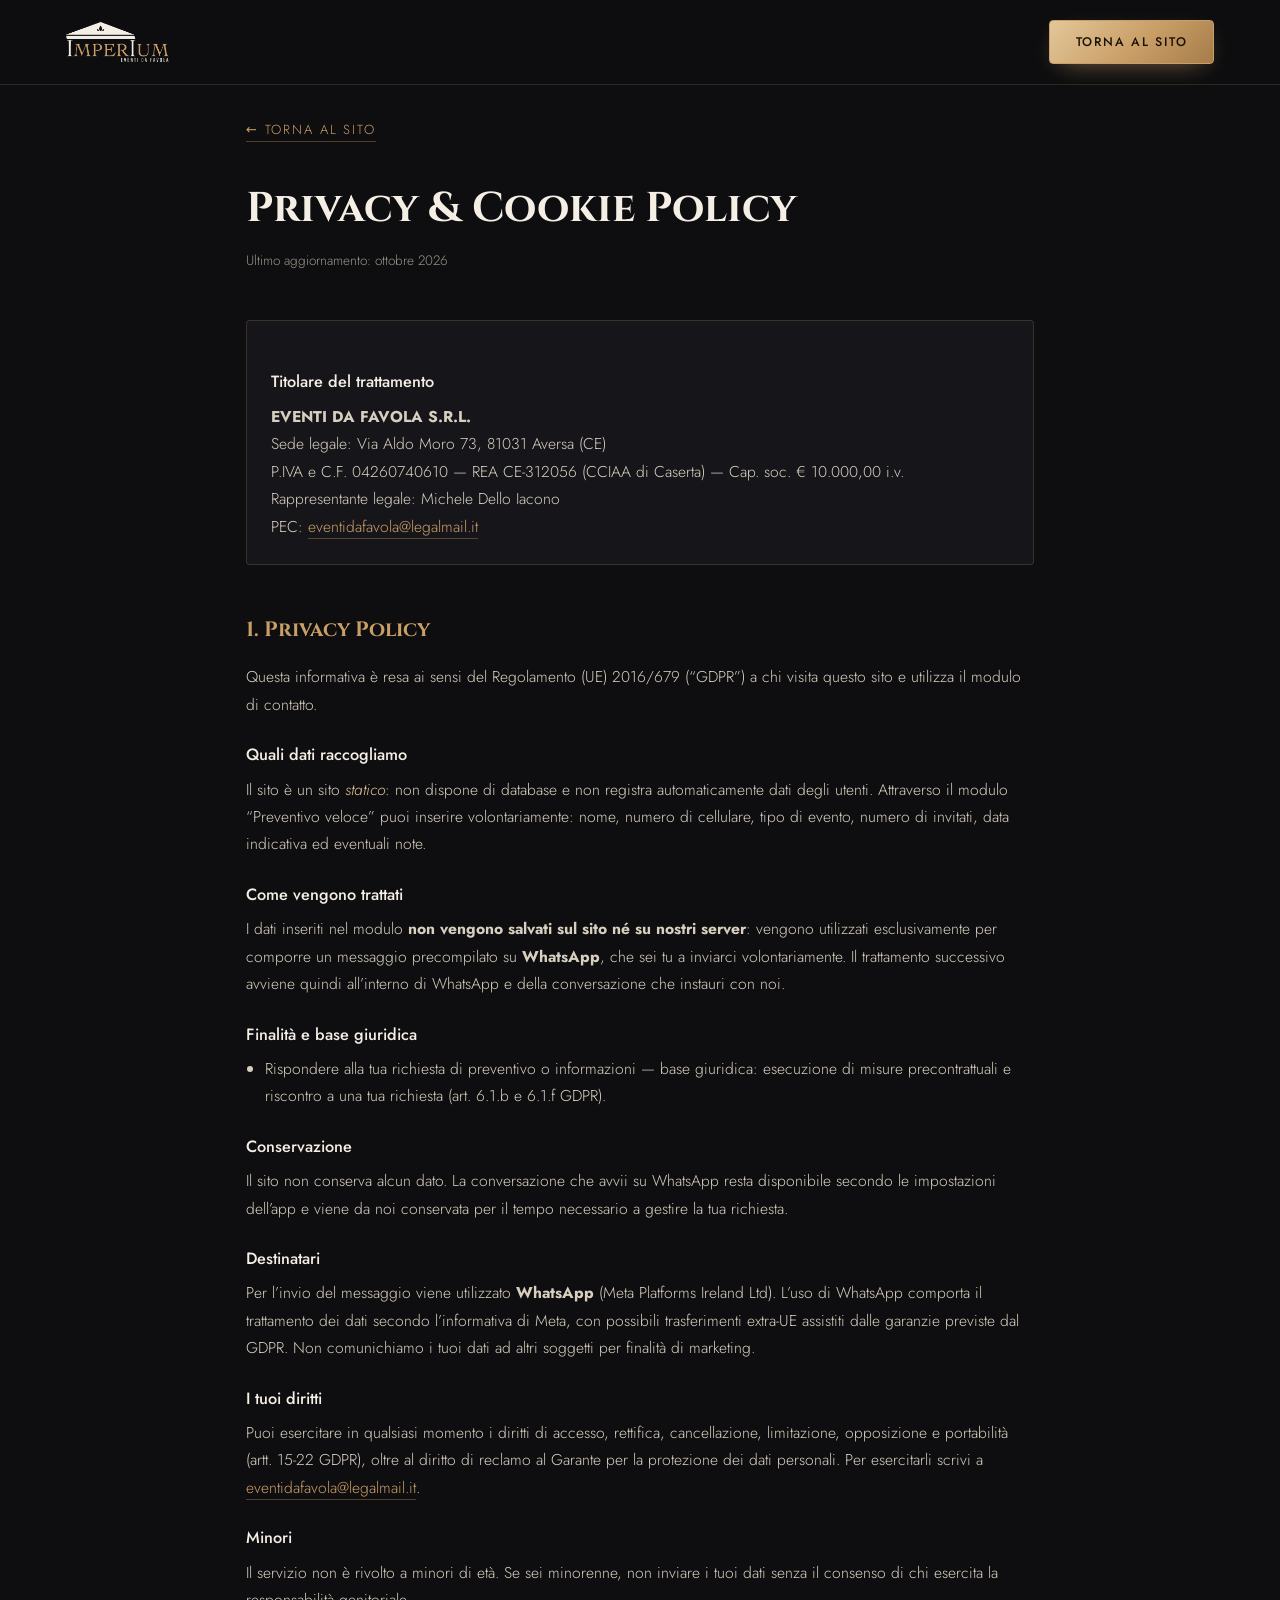
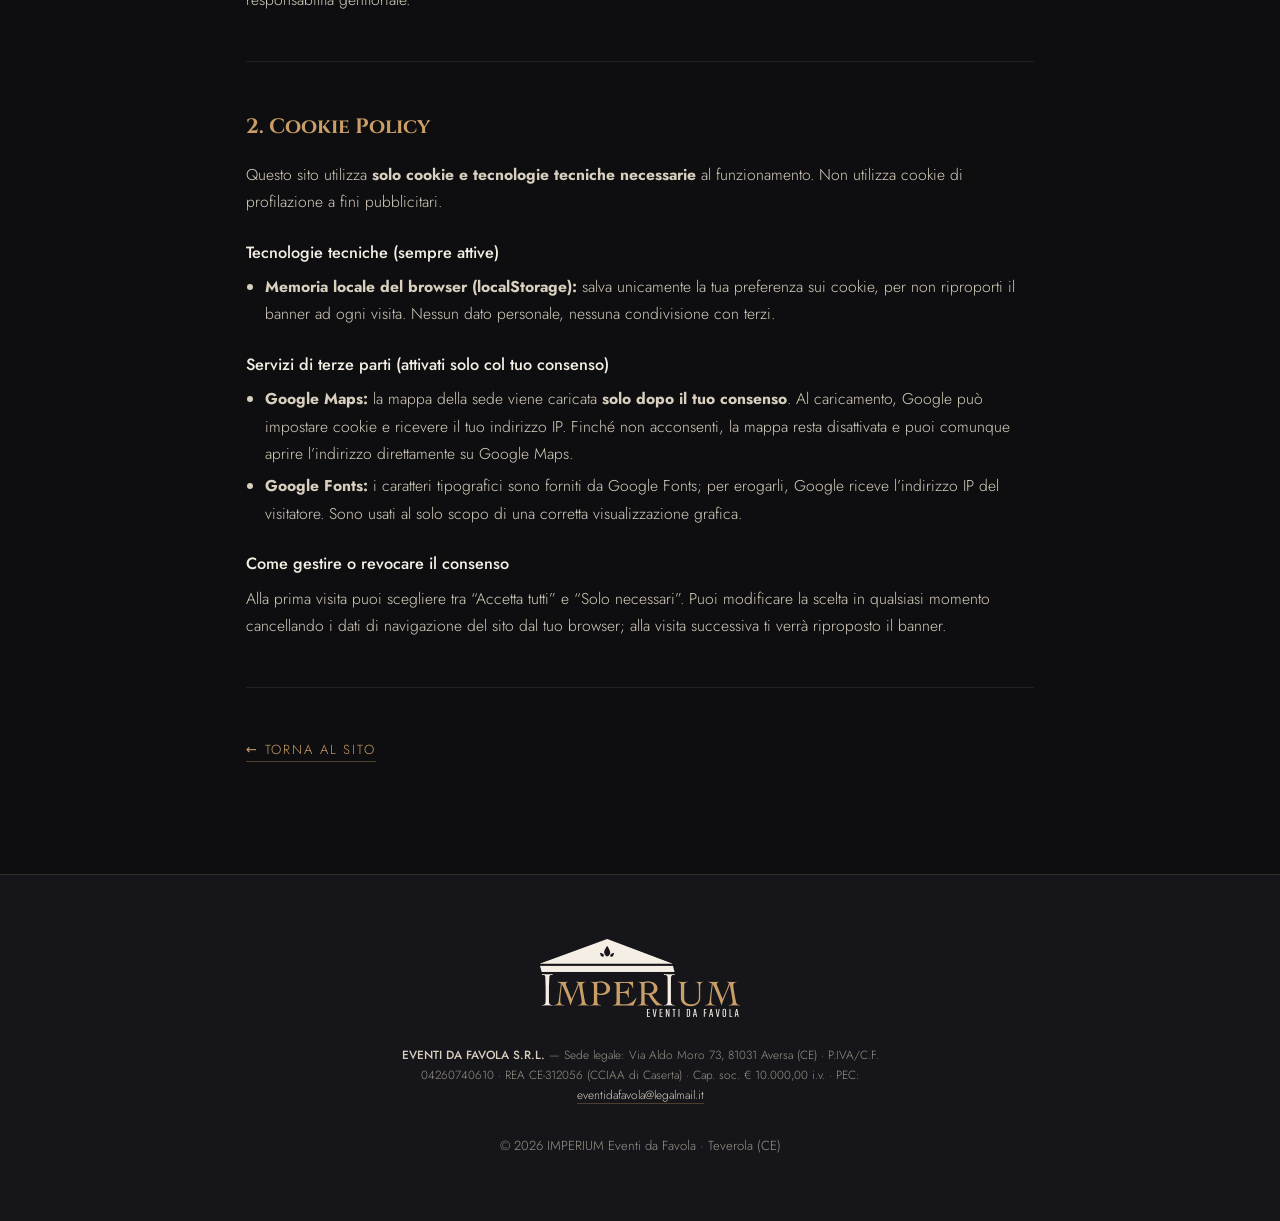
==== privacy.html @ 0f8b33ee "logo mobile, sfondo tagliato, orari 21:30, tel, slot eventi, gallerie" ====
<!DOCTYPE html>
<html lang="it">
<head>
<meta charset="UTF-8" />
<meta name="viewport" content="width=device-width, initial-scale=1.0" />
<title>Privacy &amp; Cookie Policy — IMPERIUM Eventi da Favola</title>
<meta name="description" content="Informativa privacy e cookie policy di IMPERIUM Eventi da Favola (EVENTI DA FAVOLA S.R.L.)." />
<meta name="robots" content="noindex, follow" />
<link rel="icon" type="image/png" href="assets/logo/favicon.png" />
<link rel="preconnect" href="https://fonts.googleapis.com" />
<link rel="preconnect" href="https://fonts.gstatic.com" crossorigin />
<link href="https://fonts.googleapis.com/css2?family=Cinzel:wght@500;600;700&family=Cormorant+Garamond:ital,wght@0,400;0,500;0,600;1,400&family=Jost:wght@300;400;500;600&display=swap" rel="stylesheet" />
<link rel="stylesheet" href="css/style.css" />
<style>
  .legal{max-width:820px;margin:0 auto;padding:calc(var(--nav-h) + 2rem) 16px 5rem}
  .legal .back{display:inline-flex;align-items:center;gap:.5em;color:var(--oro);font-size:.82rem;letter-spacing:.14em;text-transform:uppercase;margin-bottom:var(--s-4)}
  .legal .back:hover{color:var(--oro-chiaro)}
  .legal h1{font-family:var(--f-display);font-size:clamp(1.8rem,5vw,2.6rem);color:var(--crema);margin-bottom:.4rem}
  .legal .upd{color:var(--grigio);font-size:.85rem;margin-bottom:var(--s-5)}
  .legal h2{font-family:var(--f-display);font-size:1.3rem;color:var(--oro);margin:var(--s-5) 0 var(--s-2);scroll-margin-top:var(--nav-h)}
  .legal h3{font-family:var(--f-body);font-weight:500;color:var(--crema);margin:var(--s-3) 0 .4rem;font-size:1.02rem}
  .legal p,.legal li{color:var(--crema-2);line-height:1.75;font-size:.98rem}
  .legal ul{margin:.4rem 0 .4rem 1.2rem;list-style:disc}
  .legal li{margin:.3rem 0}
  .legal a{color:var(--oro);border-bottom:1px solid rgba(201,158,103,.35)}
  .legal a:hover{color:var(--oro-chiaro)}
  .legal .box{border:1px solid rgba(201,158,103,.2);border-radius:var(--radius);padding:var(--s-3);margin:var(--s-3) 0;background:var(--nero-2)}
  .legal hr{border:0;border-top:1px solid rgba(255,255,255,.08);margin:var(--s-5) 0}
</style>
</head>
<body>

<header class="nav nav--solid" id="nav">
  <div class="nav__inner">
    <a href="index.html" class="nav__brand" aria-label="IMPERIUM — home">
      <img src="assets/logo/imperium-logo-light-800.png" alt="IMPERIUM Eventi da Favola" class="nav__logo" width="160" height="62" />
    </a>
    <a href="index.html" class="btn btn--gold nav__cta" style="display:inline-flex">Torna al sito</a>
  </div>
</header>

<main class="legal">
  <a href="index.html" class="back">&larr; Torna al sito</a>
  <h1>Privacy &amp; Cookie Policy</h1>
  <p class="upd">Ultimo aggiornamento: ottobre 2026</p>

  <div class="box">
    <h3>Titolare del trattamento</h3>
    <p>
      <strong>EVENTI DA FAVOLA S.R.L.</strong><br />
      Sede legale: Via Aldo Moro 73, 81031 Aversa (CE)<br />
      P.IVA e C.F. 04260740610 — REA CE-312056 (CCIAA di Caserta) — Cap. soc. € 10.000,00 i.v.<br />
      Rappresentante legale: Michele Dello Iacono<br />
      PEC: <a href="mailto:eventidafavola@legalmail.it">eventidafavola@legalmail.it</a>
    </p>
  </div>

  <h2 id="privacy">1. Privacy Policy</h2>
  <p>Questa informativa è resa ai sensi del Regolamento (UE) 2016/679 (“GDPR”) a chi visita questo sito e utilizza il modulo di contatto.</p>

  <h3>Quali dati raccogliamo</h3>
  <p>Il sito è un sito <em>statico</em>: non dispone di database e non registra automaticamente dati degli utenti. Attraverso il modulo “Preventivo veloce” puoi inserire volontariamente: nome, numero di cellulare, tipo di evento, numero di invitati, data indicativa ed eventuali note.</p>

  <h3>Come vengono trattati</h3>
  <p>I dati inseriti nel modulo <strong>non vengono salvati sul sito né su nostri server</strong>: vengono utilizzati esclusivamente per comporre un messaggio precompilato su <strong>WhatsApp</strong>, che sei tu a inviarci volontariamente. Il trattamento successivo avviene quindi all’interno di WhatsApp e della conversazione che instauri con noi.</p>

  <h3>Finalità e base giuridica</h3>
  <ul>
    <li>Rispondere alla tua richiesta di preventivo o informazioni — base giuridica: esecuzione di misure precontrattuali e riscontro a una tua richiesta (art. 6.1.b e 6.1.f GDPR).</li>
  </ul>

  <h3>Conservazione</h3>
  <p>Il sito non conserva alcun dato. La conversazione che avvii su WhatsApp resta disponibile secondo le impostazioni dell’app e viene da noi conservata per il tempo necessario a gestire la tua richiesta.</p>

  <h3>Destinatari</h3>
  <p>Per l’invio del messaggio viene utilizzato <strong>WhatsApp</strong> (Meta Platforms Ireland Ltd). L’uso di WhatsApp comporta il trattamento dei dati secondo l’informativa di Meta, con possibili trasferimenti extra-UE assistiti dalle garanzie previste dal GDPR. Non comunichiamo i tuoi dati ad altri soggetti per finalità di marketing.</p>

  <h3>I tuoi diritti</h3>
  <p>Puoi esercitare in qualsiasi momento i diritti di accesso, rettifica, cancellazione, limitazione, opposizione e portabilità (artt. 15-22 GDPR), oltre al diritto di reclamo al Garante per la protezione dei dati personali. Per esercitarli scrivi a <a href="mailto:eventidafavola@legalmail.it">eventidafavola@legalmail.it</a>.</p>

  <h3>Minori</h3>
  <p>Il servizio non è rivolto a minori di età. Se sei minorenne, non inviare i tuoi dati senza il consenso di chi esercita la responsabilità genitoriale.</p>

  <hr />

  <h2 id="cookie">2. Cookie Policy</h2>
  <p>Questo sito utilizza <strong>solo cookie e tecnologie tecniche necessarie</strong> al funzionamento. Non utilizza cookie di profilazione a fini pubblicitari.</p>

  <h3>Tecnologie tecniche (sempre attive)</h3>
  <ul>
    <li><strong>Memoria locale del browser (localStorage):</strong> salva unicamente la tua preferenza sui cookie, per non riproporti il banner ad ogni visita. Nessun dato personale, nessuna condivisione con terzi.</li>
  </ul>

  <h3>Servizi di terze parti (attivati solo col tuo consenso)</h3>
  <ul>
    <li><strong>Google Maps:</strong> la mappa della sede viene caricata <strong>solo dopo il tuo consenso</strong>. Al caricamento, Google può impostare cookie e ricevere il tuo indirizzo IP. Finché non acconsenti, la mappa resta disattivata e puoi comunque aprire l’indirizzo direttamente su Google Maps.</li>
    <li><strong>Google Fonts:</strong> i caratteri tipografici sono forniti da Google Fonts; per erogarli, Google riceve l’indirizzo IP del visitatore. Sono usati al solo scopo di una corretta visualizzazione grafica.</li>
  </ul>

  <h3>Come gestire o revocare il consenso</h3>
  <p>Alla prima visita puoi scegliere tra “Accetta tutti” e “Solo necessari”. Puoi modificare la scelta in qualsiasi momento cancellando i dati di navigazione del sito dal tuo browser; alla visita successiva ti verrà riproposto il banner.</p>

  <hr />
  <a href="index.html" class="back">&larr; Torna al sito</a>
</main>

<footer class="footer">
  <div class="wrap footer__inner">
    <img src="assets/logo/imperium-logo-light-800.png" alt="IMPERIUM Eventi da Favola" class="footer__logo" width="180" height="70" />
    <p class="footer__legal">
      <strong>EVENTI DA FAVOLA S.R.L.</strong> — Sede legale: Via Aldo Moro 73, 81031 Aversa (CE) · P.IVA/C.F. 04260740610 · REA CE-312056 (CCIAA di Caserta) · Cap. soc. € 10.000,00 i.v. · PEC: <a href="mailto:eventidafavola@legalmail.it">eventidafavola@legalmail.it</a>
    </p>
    <p class="footer__credit">&copy; <span id="y"></span> IMPERIUM Eventi da Favola · Teverola (CE)</p>
  </div>
</footer>

<script>document.getElementById("y").textContent=new Date().getFullYear();</script>
</body>
</html>
---- css/style.css ----
/* =============================================================
   IMPERIUM — Eventi da Favola · stylesheet
   Palette: nero profondo + oro champagne. Mobile-first (390px).
   ============================================================= */

:root{
  /* colori */
  --nero:      #0E0E10;
  --nero-2:    #16161A;
  --nero-3:    #1E1E23;
  --oro:       #C99E67;   /* dal logo (201,158,103) */
  --oro-chiaro:#E3C79A;
  --oro-scuro: #A67C4A;
  --crema:     #F4EEE4;
  --crema-2:   #D8CFBF;
  --grigio:    #9A948A;
  --bianco:    #FFFFFF;
  --verde-wa:  #25D366;

  /* tipografia */
  --f-display: "Cinzel", "Times New Roman", serif;
  --f-serif:   "Cormorant Garamond", Georgia, serif;
  --f-body:    "Jost", system-ui, -apple-system, sans-serif;

  /* spazi (rem) */
  --s-1:.5rem; --s-2:1rem; --s-3:1.5rem; --s-4:2rem;
  --s-5:3rem;  --s-6:4rem; --s-7:6rem;   --s-8:8rem;

  --wrap: 1180px;
  --radius: 4px;
  --nav-h: 76px;
}

*{box-sizing:border-box;margin:0;padding:0}
html{scroll-behavior:smooth;scroll-padding-top:var(--nav-h)}
body{
  font-family:var(--f-body);
  background:var(--nero);
  color:var(--crema);
  line-height:1.65;
  font-weight:300;
  -webkit-font-smoothing:antialiased;
  overflow-x:hidden;
}
img,video{max-width:100%;display:block}
[hidden]{display:none!important}
a{color:inherit;text-decoration:none}
ul{list-style:none}
em{font-style:italic;color:var(--oro-chiaro)}

.wrap{width:100%;max-width:var(--wrap);margin-inline:auto;padding-inline:16px}

/* ---------- tipografia utility ---------- */
.h-serif{
  font-family:var(--f-display);
  font-weight:600;
  line-height:1.12;
  letter-spacing:.01em;
  font-size:clamp(1.9rem, 6vw, 3.1rem);
  color:var(--crema);
}
.kicker{
  font-family:var(--f-body);
  text-transform:uppercase;
  letter-spacing:.32em;
  font-size:.72rem;
  font-weight:500;
  color:var(--oro);
  margin-bottom:var(--s-2);
}
.section-sub{color:var(--crema-2);max-width:58ch;margin-top:var(--s-2);font-size:1.02rem}
.link-gold{
  display:inline-block;margin-top:var(--s-3);
  color:var(--oro);font-weight:500;letter-spacing:.05em;
  border-bottom:1px solid rgba(201,158,103,.4);padding-bottom:3px;
  transition:border-color .25s,color .25s;
}
.link-gold:hover{color:var(--oro-chiaro);border-color:var(--oro-chiaro)}

/* ---------- bottoni ---------- */
.btn{
  --h:52px;
  display:inline-flex;align-items:center;justify-content:center;gap:.6em;
  min-height:var(--h);padding:0 1.6rem;
  font-family:var(--f-body);font-weight:500;font-size:.92rem;
  letter-spacing:.14em;text-transform:uppercase;
  border:1px solid transparent;border-radius:var(--radius);
  cursor:pointer;transition:transform .2s, background .25s, color .25s, border-color .25s;
  text-align:center;
}
.btn:active{transform:translateY(1px)}
.btn--gold{
  background:linear-gradient(135deg,var(--oro-chiaro),var(--oro) 55%,var(--oro-scuro));
  color:#1a1206;border-color:var(--oro);
  box-shadow:0 8px 26px -12px rgba(201,158,103,.8);
}
.btn--gold:hover{filter:brightness(1.07)}
.btn--ghost{
  background:transparent;color:var(--crema);
  border-color:rgba(244,238,228,.45);
}
.btn--ghost:hover{border-color:var(--oro);color:var(--oro-chiaro)}
.btn--block{width:100%}

/* =================== NAV =================== */
.nav{
  position:fixed;inset:0 0 auto 0;z-index:60;height:var(--nav-h);
  display:flex;align-items:center;
  transition:background .35s, box-shadow .35s, backdrop-filter .35s;
}
.nav--solid{
  background:rgba(14,14,16,.92);
  backdrop-filter:blur(10px);
  box-shadow:0 1px 0 rgba(201,158,103,.18);
}
.nav__inner{
  width:100%;max-width:var(--wrap);margin-inline:auto;padding-inline:16px;
  display:flex;align-items:center;gap:var(--s-3);
}
.nav__logo{height:40px;width:auto}
.nav__brand{margin-right:auto}
.nav__links{display:none;gap:var(--s-4);margin-left:auto}
.nav__links a{
  font-size:.82rem;letter-spacing:.16em;text-transform:uppercase;
  color:var(--crema);opacity:.85;transition:color .2s,opacity .2s;
  position:relative;padding:4px 0;
}
.nav__links a:hover{color:var(--oro-chiaro);opacity:1}
.nav__cta{display:none;--h:44px;font-size:.78rem}
.nav__burger{
  display:inline-flex;flex-direction:column;gap:5px;justify-content:center;
  width:44px;height:44px;margin-left:auto;background:none;border:0;cursor:pointer;
}
.nav__burger span{height:2px;width:26px;background:var(--crema);transition:.3s;border-radius:2px}
.nav__burger[aria-expanded="true"] span:nth-child(1){transform:translateY(7px) rotate(45deg)}
.nav__burger[aria-expanded="true"] span:nth-child(2){opacity:0}
.nav__burger[aria-expanded="true"] span:nth-child(3){transform:translateY(-7px) rotate(-45deg)}

/* menu mobile a tendina */
.nav__drawer{
  position:fixed;inset:var(--nav-h) 0 auto 0;z-index:55;
  background:rgba(14,14,16,.98);backdrop-filter:blur(12px);
  border-bottom:1px solid rgba(201,158,103,.2);
  transform:translateY(-120%);transition:transform .4s cubic-bezier(.4,0,.2,1);
  padding:var(--s-2) 16px var(--s-4);
}
.nav__drawer.open{transform:translateY(0)}
.nav__drawer a{
  display:block;padding:14px 4px;font-family:var(--f-display);font-size:1.1rem;
  letter-spacing:.08em;border-bottom:1px solid rgba(255,255,255,.06);
}
.nav__drawer .btn{margin-top:var(--s-3)}

/* =================== HERO =================== */
.hero{position:relative;height:100svh;min-height:600px;display:flex;align-items:center;justify-content:center;overflow:hidden}
.hero__video{position:absolute;inset:0;width:100%;height:100%;object-fit:cover;z-index:0}
.hero__scrim{
  position:absolute;inset:0;z-index:1;
  /* velo leggero: scurisce solo quanto basta a leggere il testo,
     lasciando la ripresa ben visibile */
  background:
    radial-gradient(130% 90% at 50% 32%, rgba(14,14,16,.04), rgba(14,14,16,.34) 72%),
    linear-gradient(to bottom, rgba(14,14,16,.34), rgba(14,14,16,.12) 42%, rgba(14,14,16,.72));
}
.hero__content{position:relative;z-index:2;text-align:center;padding:0 20px;max-width:760px}
.hero__eyebrow{
  display:inline-flex;align-items:center;gap:.5em;
  font-size:.74rem;letter-spacing:.22em;text-transform:uppercase;color:var(--oro-chiaro);
  border:1px solid rgba(201,158,103,.4);border-radius:40px;padding:7px 16px;margin-bottom:var(--s-3);
  background:rgba(14,14,16,.3);
}
.hero__eyebrow::before{content:"";width:8px;height:8px;border-radius:50%;background:var(--grigio)}
.hero__eyebrow.aperto::before{background:#4ade80;box-shadow:0 0 10px #4ade80}
.hero__eyebrow.chiuso::before{background:#f87171}
.hero__logo{width:min(82vw,520px);height:auto;margin:0 auto var(--s-3);filter:drop-shadow(0 6px 30px rgba(0,0,0,.6))}
.hero__tag{
  font-family:var(--f-serif);font-size:clamp(1.2rem,4.4vw,1.7rem);
  color:var(--crema);font-weight:400;font-style:italic;max-width:30ch;margin:0 auto var(--s-2);
}
.hero__words{
  font-family:var(--f-display);font-size:.8rem;letter-spacing:.3em;text-transform:uppercase;
  color:var(--oro);margin-bottom:var(--s-4);
}
.hero__cta{display:flex;flex-direction:column;gap:12px;align-items:center}
.hero__cta .btn{width:min(92vw,320px)}
.hero__scroll{position:absolute;bottom:22px;left:50%;transform:translateX(-50%);z-index:2}
.hero__scroll span{display:block;width:22px;height:36px;border:2px solid rgba(244,238,228,.5);border-radius:14px;position:relative}
.hero__scroll span::after{content:"";position:absolute;top:7px;left:50%;transform:translateX(-50%);width:3px;height:7px;background:var(--oro);border-radius:2px;animation:scrolldot 1.6s infinite}
@keyframes scrolldot{0%{opacity:0;transform:translate(-50%,0)}40%{opacity:1}80%{opacity:0;transform:translate(-50%,10px)}}

/* =================== INTRO =================== */
.intro{padding:var(--s-7) 0;background:linear-gradient(to bottom,var(--nero),var(--nero-2))}
.intro__grid{display:grid;gap:var(--s-5)}
.intro__text p{color:var(--crema-2);margin-top:var(--s-2);max-width:54ch}
.intro__numeri{display:grid;grid-template-columns:repeat(2,1fr);gap:1px;background:rgba(201,158,103,.18);border:1px solid rgba(201,158,103,.18);border-radius:var(--radius);overflow:hidden}
.intro__numeri li{background:var(--nero);padding:var(--s-4) var(--s-2);text-align:center}
.intro__numeri .n{display:block;font-family:var(--f-display);font-size:2rem;color:var(--oro);line-height:1}
.intro__numeri .l{display:block;margin-top:8px;font-size:.78rem;letter-spacing:.14em;text-transform:uppercase;color:var(--crema-2)}

/* =================== SECTION HEAD =================== */
.section-head{padding-top:var(--s-7);text-align:left}
.section-head--light{}
.sale{padding-bottom:var(--s-7)}

/* =================== LE SALE =================== */
.sale__grid{display:grid;gap:var(--s-3);margin-top:var(--s-5)}
.sala-card{
  position:relative;border:1px solid rgba(201,158,103,.2);border-radius:var(--radius);
  overflow:hidden;background:var(--nero-2);transition:transform .25s, border-color .25s, box-shadow .25s;
}
.sala-card[role="button"]{cursor:pointer}
.sala-card[role="button"]:hover{transform:translateY(-4px);border-color:rgba(201,158,103,.5);box-shadow:0 20px 50px -30px rgba(0,0,0,.9)}
.sala-card[role="button"]:focus-visible{outline:2px solid var(--oro);outline-offset:3px}
.sala-card__zoom{
  position:absolute;top:12px;right:12px;z-index:3;width:38px;height:38px;border-radius:50%;
  display:grid;place-items:center;background:rgba(14,14,16,.6);border:1px solid rgba(201,158,103,.5);
  color:var(--oro-chiaro);backdrop-filter:blur(3px);transition:.25s;
}
.sala-card[role="button"]:hover .sala-card__zoom{background:var(--oro);color:#1a1206;border-color:var(--oro)}
.sala-card__media{position:relative;aspect-ratio:4/5;background:#000;cursor:pointer}
.sala-card__media video,.sala-card__media img{position:absolute;inset:0;width:100%;height:100%;object-fit:cover}
.sala-card__media .playpill{
  position:absolute;left:50%;top:50%;transform:translate(-50%,-50%);z-index:3;
  width:64px;height:64px;border-radius:50%;display:grid;place-items:center;
  background:rgba(14,14,16,.5);border:1.5px solid var(--oro);color:var(--oro-chiaro);
  transition:opacity .3s, transform .3s;backdrop-filter:blur(3px);
}
.sala-card__media.playing .playpill{opacity:0;transform:translate(-50%,-50%) scale(.8);pointer-events:none}
.sala-card__grad{position:absolute;inset:0;z-index:2;background:linear-gradient(to top,rgba(14,14,16,.85),transparent 45%);pointer-events:none}
/* slot vuoto: segnaposto "Video in arrivo" */
.sala-card__soon{
  position:absolute;inset:0;display:flex;flex-direction:column;align-items:center;justify-content:center;gap:12px;
  background:
    repeating-linear-gradient(135deg, rgba(201,158,103,.05) 0 14px, rgba(201,158,103,.02) 14px 28px),
    linear-gradient(160deg,var(--nero-2),var(--nero-3));
  color:var(--oro);text-align:center;
}
.sala-card__soon .soon-mark{width:66px;height:auto;opacity:.85}
.sala-card__soon span{
  font-family:var(--f-body);font-size:.72rem;letter-spacing:.24em;text-transform:uppercase;color:var(--oro-chiaro);
  border:1px solid rgba(201,158,103,.35);border-radius:30px;padding:6px 16px;
}
.sala-card.is-soon{border-style:dashed;border-color:rgba(201,158,103,.3)}
.sala-card.is-soon .sala-card__grad{display:none}
/* sala con video orizzontale (16:9) */
.sala-card.is-wide .sala-card__media{aspect-ratio:16/9}
.sala-card__body{padding:var(--s-3)}
.sala-card__name{font-family:var(--f-display);font-size:1.4rem;color:var(--crema)}
.sala-card__sub{color:var(--oro);font-size:.78rem;letter-spacing:.14em;text-transform:uppercase;margin-top:4px}
.sala-card__desc{color:var(--crema-2);font-size:.95rem;margin-top:var(--s-2)}
.sala-card__cta{
  display:inline-flex;align-items:center;gap:.5em;margin-top:var(--s-3);
  color:var(--oro);font-size:.82rem;letter-spacing:.1em;text-transform:uppercase;font-weight:500;
  border-bottom:1px solid rgba(201,158,103,.35);padding-bottom:3px;transition:.25s;
}
.sala-card__cta:hover{color:var(--oro-chiaro);border-color:var(--oro-chiaro)}

/* =================== ESTERNO =================== */
.esterno{padding:var(--s-7) 0;background:
  linear-gradient(to bottom,var(--nero-2),var(--nero));position:relative}
.esterno__stage{margin-top:var(--s-5);display:flex;justify-content:center}
.esterno__frame{
  position:relative;width:min(100%,420px);aspect-ratio:9/16;
  border:1px solid rgba(201,158,103,.28);border-radius:var(--radius);overflow:hidden;
  background:#000;box-shadow:0 30px 80px -40px rgba(0,0,0,.9);
}
.esterno__frame video{position:absolute;inset:0;width:100%;height:100%;object-fit:cover}
.esterno__play{
  position:absolute;inset:0;z-index:3;display:grid;place-items:center;
  background:rgba(14,14,16,.35);border:0;color:var(--oro-chiaro);cursor:pointer;transition:opacity .3s;
}
.esterno__play .pbg{}
.esterno__play svg{width:46px;height:46px;background:rgba(14,14,16,.55);border:1.5px solid var(--oro);border-radius:50%;padding:16px;box-sizing:content-box}
.esterno__play.hidden{opacity:0;pointer-events:none}
.esterno__audio{
  position:absolute;right:12px;bottom:12px;z-index:4;
  width:48px;height:48px;border-radius:50%;display:grid;place-items:center;
  background:rgba(14,14,16,.72);border:1px solid var(--oro);color:var(--oro-chiaro);cursor:pointer;
  backdrop-filter:blur(4px);transition:transform .2s,background .2s;
}
.esterno__audio:hover{transform:scale(1.06)}
.esterno__hint{
  position:absolute;right:68px;bottom:22px;z-index:4;
  font-size:.74rem;letter-spacing:.06em;color:var(--crema);
  background:rgba(14,14,16,.72);padding:6px 12px;border-radius:30px;
  border:1px solid rgba(201,158,103,.3);transition:opacity .4s;white-space:nowrap;
}
.esterno__hint.gone{opacity:0;pointer-events:none}

/* =================== LOCATION / GALLERY =================== */
.location{padding:var(--s-7) 0;background:var(--nero)}
.location__grid{display:grid;gap:var(--s-3);margin-top:var(--s-5)}
.loc-card{position:relative;border-radius:var(--radius);overflow:hidden;border:1px solid rgba(201,158,103,.18);background:#000;cursor:pointer}
.loc-card .media{position:relative;aspect-ratio:9/16}
.loc-card video,.loc-card img{position:absolute;inset:0;width:100%;height:100%;object-fit:cover}
.loc-card .cap{position:absolute;left:0;bottom:0;z-index:3;padding:var(--s-3);width:100%;
  background:linear-gradient(to top,rgba(14,14,16,.9),transparent);
  font-family:var(--f-display);font-size:1.15rem;color:var(--crema)}
.loc-card .playpill{position:absolute;left:50%;top:50%;transform:translate(-50%,-50%);z-index:2;
  width:58px;height:58px;border-radius:50%;display:grid;place-items:center;
  background:rgba(14,14,16,.5);border:1.5px solid var(--oro);color:var(--oro-chiaro);transition:.3s;backdrop-filter:blur(3px)}
.loc-card.playing .playpill{opacity:0;pointer-events:none}

/* =================== FORM (preventivo + prenota) =================== */
.preventivo{padding:var(--s-7) 0;background:linear-gradient(to bottom,var(--nero),var(--nero-2))}
.prenota{padding:var(--s-7) 0;background:var(--nero-2)}
.preventivo__inner,.prenota__inner{display:grid;gap:var(--s-5)}
.preventivo__perks{margin-top:var(--s-3);display:grid;gap:10px}
.preventivo__perks li{position:relative;padding-left:1.8em;color:var(--crema-2)}
.preventivo__perks li::before{content:"✦";position:absolute;left:0;color:var(--oro)}

.card-dark{
  background:var(--nero);border:1px solid rgba(201,158,103,.2);border-radius:var(--radius);
  padding:var(--s-4) var(--s-3);box-shadow:0 30px 70px -45px rgba(0,0,0,.9);
}
.form{display:grid;gap:var(--s-3)}
.form .row{display:grid;gap:var(--s-3)}
.field{display:flex;flex-direction:column;gap:7px}
.field label{font-size:.78rem;letter-spacing:.1em;text-transform:uppercase;color:var(--crema-2)}
.field input,.field select,.field textarea{
  font-family:var(--f-body);font-size:1rem;color:var(--crema);
  background:var(--nero-3);border:1px solid rgba(255,255,255,.12);border-radius:var(--radius);
  padding:14px 14px;width:100%;transition:border-color .2s,box-shadow .2s;
}
.field textarea{resize:vertical}
.field input::placeholder,.field textarea::placeholder{color:#6f6a62}
.field input:focus,.field select:focus,.field textarea:focus{
  outline:none;border-color:var(--oro);box-shadow:0 0 0 3px rgba(201,158,103,.18)
}
.field select{appearance:none;background-image:url("data:image/svg+xml,%3Csvg xmlns='http://www.w3.org/2000/svg' width='14' height='14' viewBox='0 0 24 24' fill='%23C99E67'%3E%3Cpath d='M7 10l5 5 5-5z'/%3E%3C/svg%3E");background-repeat:no-repeat;background-position:right 14px center;padding-right:40px}
.field.invalid input,.field.invalid select,.field.invalid textarea{border-color:#f87171;box-shadow:0 0 0 3px rgba(248,113,113,.15)}
.err{color:#fca5a5;font-size:.8rem;min-height:0;display:none}
.field.invalid .err{display:block}
/* input date/time: icona chiara su dark */
input[type="date"]::-webkit-calendar-picker-indicator,
input[type="time"]::-webkit-calendar-picker-indicator{filter:invert(.8) sepia(1) saturate(2) hue-rotate(5deg);cursor:pointer}
.form__note{font-size:.9rem;color:var(--oro-chiaro);min-height:1.2em;text-align:center}
.form__note.ok{color:#86efac}
/* checkbox consenso privacy */
.field--check{gap:4px}
.check{display:flex;align-items:flex-start;gap:10px;cursor:pointer;font-size:.86rem;color:var(--crema-2);letter-spacing:0;text-transform:none}
.check input{width:18px;height:18px;min-width:18px;margin-top:2px;accent-color:var(--oro)}
.check a{color:var(--oro);border-bottom:1px solid rgba(201,158,103,.4)}
.check a:hover{color:var(--oro-chiaro)}
.field--check.invalid .check span{color:#fca5a5}

/* =================== CONTATTI =================== */
.contatti{padding:var(--s-7) 0 var(--s-6);background:var(--nero)}
.contatti__grid{display:grid;gap:var(--s-5);margin-top:var(--s-4)}
.info-block{padding:var(--s-3) 0;border-top:1px solid rgba(255,255,255,.08)}
.info-block:first-child{border-top:0}
.info-block h3{font-family:var(--f-display);font-size:1.05rem;color:var(--oro);letter-spacing:.06em;margin-bottom:8px;display:flex;align-items:center;gap:10px}
.info-block p,.info-block a{color:var(--crema-2)}
.info-block a:hover{color:var(--oro-chiaro)}
.stato{font-family:var(--f-body);font-size:.68rem;letter-spacing:.12em;text-transform:uppercase;
  padding:3px 10px;border-radius:30px;border:1px solid}
.stato--aperto{color:#86efac;border-color:rgba(134,239,172,.4);background:rgba(134,239,172,.08)}
.stato--chiuso{color:#fca5a5;border-color:rgba(252,165,165,.4);background:rgba(252,165,165,.08)}
.orari{display:grid;gap:4px}
.orari li{display:flex;justify-content:space-between;gap:var(--s-3);font-size:.95rem;color:var(--crema-2);max-width:340px;padding:3px 0}
.orari li.today{color:var(--oro-chiaro);font-weight:500}
.orari li .d{letter-spacing:.02em}
.socials{display:flex;gap:12px;flex-wrap:wrap}
.socials a{
  display:inline-flex;align-items:center;gap:.5em;padding:10px 16px;
  border:1px solid rgba(201,158,103,.3);border-radius:40px;font-size:.84rem;color:var(--crema);
  transition:.25s;
}
.socials a:hover{border-color:var(--oro);color:var(--oro-chiaro);background:rgba(201,158,103,.06)}
.socials svg{width:18px;height:18px}
.contatti__map{position:relative;border:1px solid rgba(201,158,103,.2);border-radius:var(--radius);overflow:hidden;min-height:320px}
.contatti__map iframe{width:100%;height:100%;min-height:320px;border:0;filter:grayscale(.3) contrast(1.05)}
.map-consent{
  position:absolute;inset:0;z-index:2;display:flex;flex-direction:column;align-items:center;justify-content:center;gap:14px;
  text-align:center;padding:24px;background:linear-gradient(160deg,var(--nero-2),var(--nero-3));
}
.map-consent p{color:var(--crema-2);font-size:.92rem;max-width:34ch}
.map-consent .btn{--h:46px}

/* =================== FOOTER =================== */
.footer{background:var(--nero-2);border-top:1px solid rgba(201,158,103,.18);padding:var(--s-6) 0 calc(var(--s-6) + 70px)}
.footer__inner{text-align:center;display:grid;gap:var(--s-3);justify-items:center}
.footer__logo{width:200px;height:auto}
.footer__links{display:flex;flex-wrap:wrap;gap:var(--s-3);justify-content:center}
.footer__links a{font-size:.8rem;letter-spacing:.14em;text-transform:uppercase;color:var(--crema-2)}
.footer__links a:hover{color:var(--oro-chiaro)}
.footer__meta{color:var(--grigio);font-size:.9rem;max-width:40ch}
.footer__legal{color:var(--grigio);font-size:.74rem;line-height:1.7;max-width:70ch;margin:4px auto 0}
.footer__legal strong{color:var(--crema-2);font-weight:500}
.footer__legal a{color:var(--crema-2);border-bottom:1px solid rgba(201,158,103,.3)}
.footer__legal a:hover{color:var(--oro-chiaro)}
.footer__policy{display:flex;gap:10px;align-items:center;justify-content:center;margin-top:4px;font-size:.8rem}
.footer__policy a{color:var(--oro);letter-spacing:.04em}
.footer__policy a:hover{color:var(--oro-chiaro)}
.footer__policy span{color:var(--grigio)}
.footer__credit{color:var(--grigio);font-size:.82rem;margin-top:6px}
.footer__author{display:flex;align-items:center;justify-content:center;gap:10px;flex-wrap:wrap;color:var(--grigio);font-size:.8rem;letter-spacing:.04em;margin-top:6px}
.footer__author strong{color:var(--crema-2);font-weight:500;letter-spacing:.08em}
.footer__author-ic{display:inline-flex;align-items:center;gap:8px}
.footer__author-ic a{display:inline-flex;width:30px;height:30px;align-items:center;justify-content:center;border:1px solid rgba(201,158,103,.3);border-radius:50%;color:var(--crema-2);transition:.25s}
.footer__author-ic a:hover{border-color:var(--oro);color:var(--oro-chiaro);background:rgba(201,158,103,.08)}
.footer__author-ic svg{width:15px;height:15px}

/* =================== DOCK MOBILE =================== */
.dock{
  position:fixed;left:0;right:0;bottom:0;z-index:70;
  display:grid;grid-template-columns:repeat(3,1fr);
  background:rgba(14,14,16,.96);backdrop-filter:blur(10px);
  border-top:1px solid rgba(201,158,103,.25);
  padding-bottom:env(safe-area-inset-bottom);
}
.dock__btn{display:flex;flex-direction:column;align-items:center;gap:3px;padding:10px 4px;color:var(--crema);font-size:.68rem;letter-spacing:.06em;text-transform:uppercase}
.dock__btn svg{color:var(--oro-chiaro)}
.dock__btn--gold{background:linear-gradient(135deg,var(--oro),var(--oro-scuro));color:#1a1206}
.dock__btn--gold svg{color:#1a1206}

/* =================== GALLERIA MODALE =================== */
body.no-scroll{overflow:hidden}
.gmodal{position:fixed;inset:0;z-index:100;display:flex;align-items:center;justify-content:center;padding:16px}
.gmodal__backdrop{position:absolute;inset:0;background:rgba(8,8,10,.86);backdrop-filter:blur(6px)}
.gmodal__panel{
  position:relative;z-index:1;width:100%;max-width:980px;max-height:92vh;overflow-y:auto;
  background:linear-gradient(160deg,var(--nero-2),var(--nero));
  border:1px solid rgba(201,158,103,.3);border-radius:var(--radius);
  padding:var(--s-5) var(--s-4) var(--s-4);box-shadow:0 40px 100px -30px rgba(0,0,0,.95);
}
.gmodal__close{
  position:absolute;top:12px;right:14px;z-index:2;width:42px;height:42px;border-radius:50%;
  background:rgba(14,14,16,.7);border:1px solid rgba(201,158,103,.4);color:var(--crema);
  font-size:1.6rem;line-height:1;cursor:pointer;transition:.25s;
}
.gmodal__close:hover{border-color:var(--oro);color:var(--oro-chiaro)}
.gmodal__head{text-align:center;max-width:60ch;margin:0 auto var(--s-4)}
.gmodal__head .kicker{margin-bottom:8px}
.gmodal__head h3{font-size:clamp(1.6rem,5vw,2.4rem)}
.gmodal__desc{color:var(--crema-2);margin-top:var(--s-2)}
.gmodal__grid{display:grid;grid-template-columns:1fr;gap:var(--s-3)}
.gmedia{border:1px solid rgba(201,158,103,.18);border-radius:var(--radius);overflow:hidden;background:#000;display:flex;align-items:center;justify-content:center;min-height:200px}
.gmedia video,.gmedia img{max-width:100%;max-height:72vh;width:auto;height:auto;display:block}
.gmodal__empty{text-align:center;color:var(--crema-2);padding:var(--s-4)}
.gmodal__foot{text-align:center;margin-top:var(--s-4)}
@media (min-width:700px){
  .gmodal__grid{grid-template-columns:repeat(2,1fr)}
  .gmedia video,.gmedia img{max-height:56vh}
}

/* =================== BANNER COOKIE =================== */
.cookie{
  position:fixed;left:16px;right:16px;bottom:16px;z-index:90;
  background:rgba(20,20,23,.98);backdrop-filter:blur(10px);
  border:1px solid rgba(201,158,103,.3);border-radius:var(--radius);
  box-shadow:0 20px 60px -20px rgba(0,0,0,.9);
  padding:18px 20px;display:flex;flex-direction:column;gap:14px;
  max-width:720px;margin-inline:auto;
}
.cookie__txt{color:var(--crema-2);font-size:.88rem;line-height:1.6;flex:1 1 auto;min-width:0}
.cookie__txt a{color:var(--oro);border-bottom:1px solid rgba(201,158,103,.4)}
.cookie__txt a:hover{color:var(--oro-chiaro)}
.cookie__btns{display:flex;gap:10px;justify-content:flex-end;flex-wrap:wrap}
.cookie__btns .btn{--h:46px;flex:1 1 auto}
@media (min-width:600px){
  .cookie{flex-direction:row;align-items:center;bottom:20px}
  .cookie__btns{flex-wrap:nowrap;flex:0 0 auto}
  .cookie__btns .btn{flex:0 0 auto}
}
/* lascia spazio al dock mobile */
@media (max-width:899px){ .cookie{bottom:84px} }

/* =================== RESPONSIVE =================== */
@media (min-width:600px){
  .form .row{grid-template-columns:1fr 1fr}
  .intro__numeri{grid-template-columns:repeat(4,1fr)}
  .sale__grid{grid-template-columns:repeat(2,1fr)}
  .location__grid{grid-template-columns:repeat(2,1fr)}
  .sala-card.is-wide{grid-column:1 / -1}
}
@media (min-width:900px){
  :root{--nav-h:84px}
  .nav__links{display:flex}
  .nav__cta{display:inline-flex}
  .nav__burger{display:none}
  .hero__cta{flex-direction:row;justify-content:center}
  .hero__cta .btn{width:auto;min-width:220px}
  .intro__grid{grid-template-columns:1.2fr 1fr;align-items:center;gap:var(--s-6)}
  .section-head{text-align:center;max-width:720px;margin-inline:auto}
  .section-head .section-sub{margin-inline:auto}
  .sale__grid{grid-template-columns:repeat(3,1fr)}
  .preventivo__inner,.prenota__inner{grid-template-columns:1fr 1.1fr;align-items:start;gap:var(--s-6)}
  .prenota__inner{grid-template-columns:1.1fr 1fr}
  .contatti__grid{grid-template-columns:1fr 1.1fr}
  .dock{display:none}
  .footer{padding-bottom:var(--s-6)}
  .location__grid{grid-template-columns:repeat(4,1fr)}
}
@media (min-width:1100px){
  .sala-card__media{aspect-ratio:3/4}
}

@media (prefers-reduced-motion:reduce){
  *{animation:none!important;scroll-behavior:auto!important;transition-duration:.01ms!important}
}
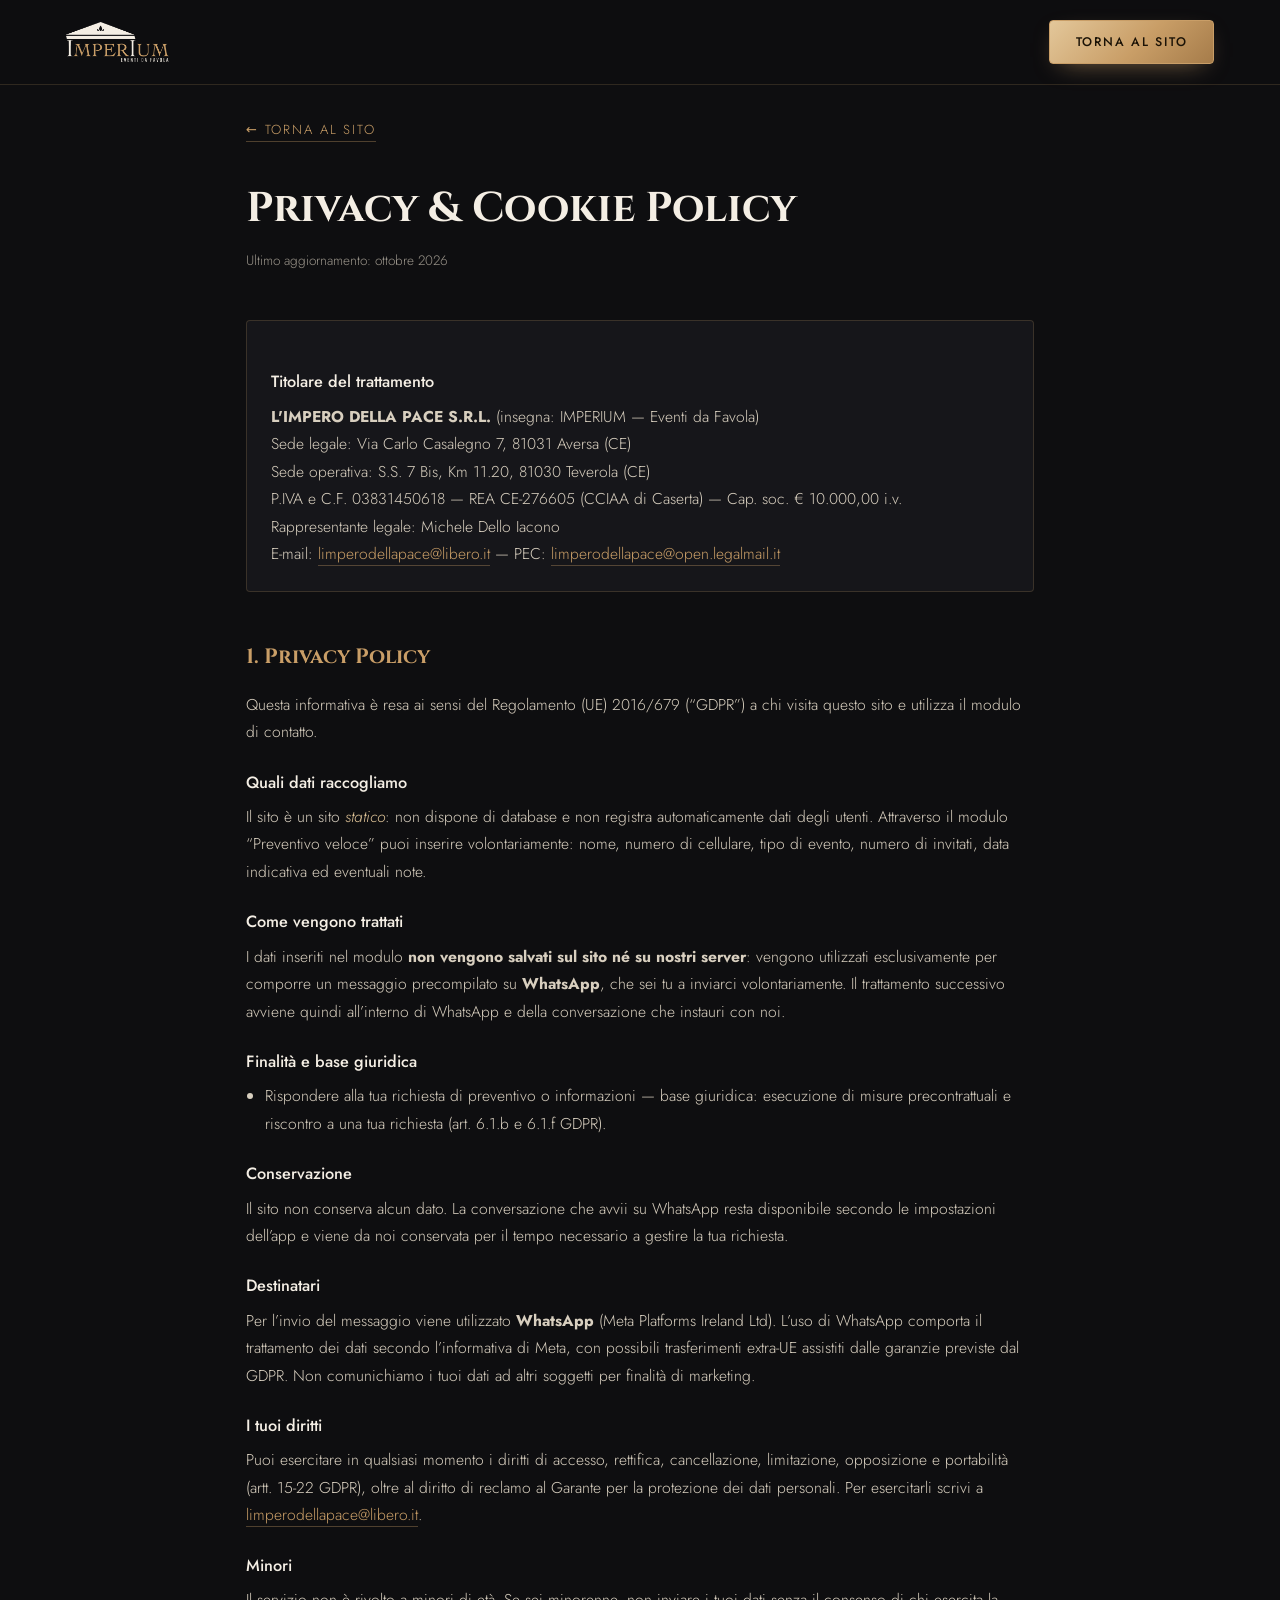
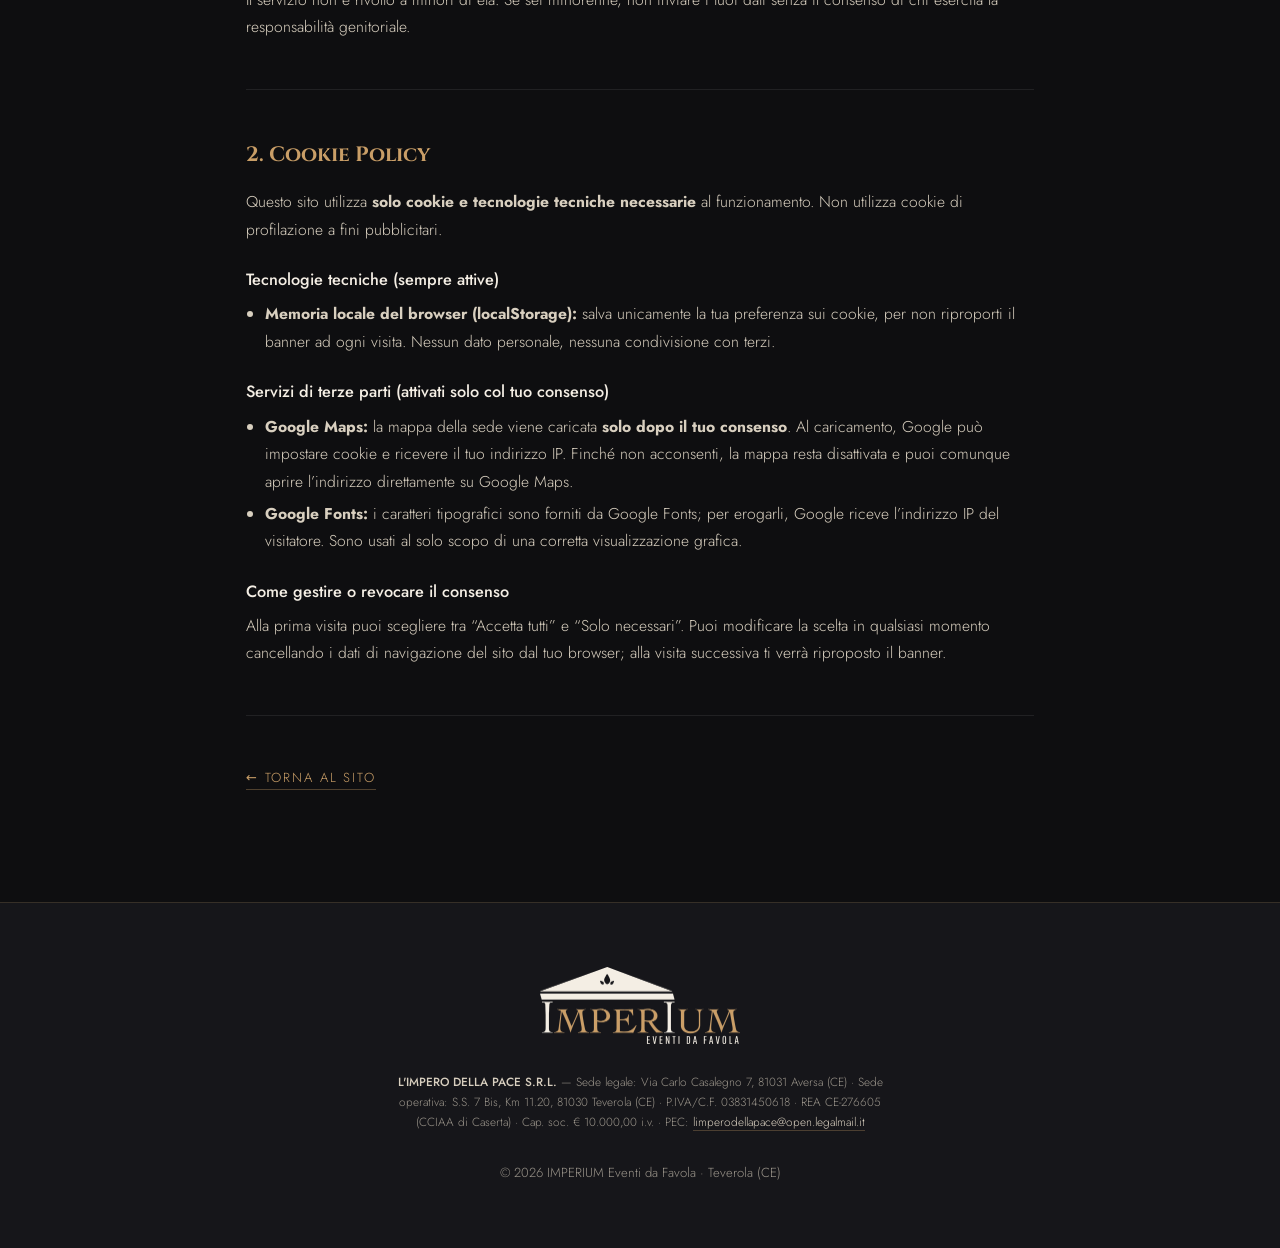
==== commit 6faa1c58: "sito completo nella radice + dati aggiornati" ====
--- a/privacy.html
+++ b/privacy.html
@@ -4,13 +4,16 @@
 <meta charset="UTF-8" />
 <meta name="viewport" content="width=device-width, initial-scale=1.0" />
 <title>Privacy &amp; Cookie Policy — IMPERIUM Eventi da Favola</title>
-<meta name="description" content="Informativa privacy e cookie policy di IMPERIUM Eventi da Favola (EVENTI DA FAVOLA S.R.L.)." />
+<meta name="description" content="Informativa privacy e cookie policy di IMPERIUM Eventi da Favola (L'IMPERO DELLA PACE S.R.L.)." />
 <meta name="robots" content="noindex, follow" />
+<link rel="canonical" href="https://imperiumeventidafavola.com/privacy.html" />
+<meta name="theme-color" content="#0E0E10" />
 <link rel="icon" type="image/png" href="assets/logo/favicon.png" />
 <link rel="preconnect" href="https://fonts.googleapis.com" />
 <link rel="preconnect" href="https://fonts.gstatic.com" crossorigin />
-<link href="https://fonts.googleapis.com/css2?family=Cinzel:wght@500;600;700&family=Cormorant+Garamond:ital,wght@0,400;0,500;0,600;1,400&family=Jost:wght@300;400;500;600&display=swap" rel="stylesheet" />
-<link rel="stylesheet" href="css/style.css" />
+<link rel="preload" as="style" href="https://fonts.googleapis.com/css2?family=Cinzel:wght@500;600;700&family=Cormorant+Garamond:ital,wght@0,400;0,500;0,600;1,400&family=Jost:wght@300;400;500;600&display=swap" onload="this.onload=null;this.rel='stylesheet'" />
+<noscript><link rel="stylesheet" href="https://fonts.googleapis.com/css2?family=Cinzel:wght@500;600;700&family=Cormorant+Garamond:ital,wght@0,400;0,500;0,600;1,400&family=Jost:wght@300;400;500;600&display=swap" /></noscript>
+<link rel="stylesheet" href="css/style.min.css" />
 <style>
   .legal{max-width:820px;margin:0 auto;padding:calc(var(--nav-h) + 2rem) 16px 5rem}
   .legal .back{display:inline-flex;align-items:center;gap:.5em;color:var(--oro);font-size:.82rem;letter-spacing:.14em;text-transform:uppercase;margin-bottom:var(--s-4)}
@@ -47,11 +50,12 @@
   <div class="box">
     <h3>Titolare del trattamento</h3>
     <p>
-      <strong>EVENTI DA FAVOLA S.R.L.</strong><br />
-      Sede legale: Via Aldo Moro 73, 81031 Aversa (CE)<br />
-      P.IVA e C.F. 04260740610 — REA CE-312056 (CCIAA di Caserta) — Cap. soc. € 10.000,00 i.v.<br />
+      <strong>L'IMPERO DELLA PACE S.R.L.</strong> (insegna: IMPERIUM — Eventi da Favola)<br />
+      Sede legale: Via Carlo Casalegno 7, 81031 Aversa (CE)<br />
+      Sede operativa: S.S. 7 Bis, Km 11.20, 81030 Teverola (CE)<br />
+      P.IVA e C.F. 03831450618 — REA CE-276605 (CCIAA di Caserta) — Cap. soc. € 10.000,00 i.v.<br />
       Rappresentante legale: Michele Dello Iacono<br />
-      PEC: <a href="mailto:eventidafavola@legalmail.it">eventidafavola@legalmail.it</a>
+      E-mail: <a href="mailto:limperodellapace@libero.it">limperodellapace@libero.it</a> — PEC: <a href="mailto:limperodellapace@open.legalmail.it">limperodellapace@open.legalmail.it</a>
     </p>
   </div>
 
@@ -76,7 +80,7 @@
   <p>Per l’invio del messaggio viene utilizzato <strong>WhatsApp</strong> (Meta Platforms Ireland Ltd). L’uso di WhatsApp comporta il trattamento dei dati secondo l’informativa di Meta, con possibili trasferimenti extra-UE assistiti dalle garanzie previste dal GDPR. Non comunichiamo i tuoi dati ad altri soggetti per finalità di marketing.</p>
 
   <h3>I tuoi diritti</h3>
-  <p>Puoi esercitare in qualsiasi momento i diritti di accesso, rettifica, cancellazione, limitazione, opposizione e portabilità (artt. 15-22 GDPR), oltre al diritto di reclamo al Garante per la protezione dei dati personali. Per esercitarli scrivi a <a href="mailto:eventidafavola@legalmail.it">eventidafavola@legalmail.it</a>.</p>
+  <p>Puoi esercitare in qualsiasi momento i diritti di accesso, rettifica, cancellazione, limitazione, opposizione e portabilità (artt. 15-22 GDPR), oltre al diritto di reclamo al Garante per la protezione dei dati personali. Per esercitarli scrivi a <a href="mailto:limperodellapace@libero.it">limperodellapace@libero.it</a>.</p>
 
   <h3>Minori</h3>
   <p>Il servizio non è rivolto a minori di età. Se sei minorenne, non inviare i tuoi dati senza il consenso di chi esercita la responsabilità genitoriale.</p>
@@ -108,7 +112,7 @@
   <div class="wrap footer__inner">
     <img src="assets/logo/imperium-logo-light-800.png" alt="IMPERIUM Eventi da Favola" class="footer__logo" width="180" height="70" />
     <p class="footer__legal">
-      <strong>EVENTI DA FAVOLA S.R.L.</strong> — Sede legale: Via Aldo Moro 73, 81031 Aversa (CE) · P.IVA/C.F. 04260740610 · REA CE-312056 (CCIAA di Caserta) · Cap. soc. € 10.000,00 i.v. · PEC: <a href="mailto:eventidafavola@legalmail.it">eventidafavola@legalmail.it</a>
+      <strong>L'IMPERO DELLA PACE S.R.L.</strong> — Sede legale: Via Carlo Casalegno 7, 81031 Aversa (CE) · Sede operativa: S.S. 7 Bis, Km 11.20, 81030 Teverola (CE) · P.IVA/C.F. 03831450618 · REA CE-276605 (CCIAA di Caserta) · Cap. soc. € 10.000,00 i.v. · PEC: <a href="mailto:limperodellapace@open.legalmail.it">limperodellapace@open.legalmail.it</a>
     </p>
     <p class="footer__credit">&copy; <span id="y"></span> IMPERIUM Eventi da Favola · Teverola (CE)</p>
   </div>
--- a/css/style.min.css
+++ b/css/style.min.css
@@ -0,0 +1 @@
+:root{--nero:#0E0E10;--nero-2:#16161A;--nero-3:#1E1E23;--oro:#C99E67;--oro-chiaro:#E3C79A;--oro-scuro:#A67C4A;--crema:#F4EEE4;--crema-2:#D8CFBF;--grigio:#9A948A;--bianco:#FFFFFF;--verde-wa:#25D366;--f-display:"Cinzel","Times New Roman",serif;--f-serif:"Cormorant Garamond",Georgia,serif;--f-body:"Jost",system-ui,-apple-system,sans-serif;--s-1:.5rem;--s-2:1rem;--s-3:1.5rem;--s-4:2rem;--s-5:3rem;--s-6:4rem;--s-7:6rem;--s-8:8rem;--wrap:1180px;--radius:4px;--nav-h:76px}*{box-sizing:border-box;margin:0;padding:0}html{scroll-behavior:smooth;scroll-padding-top:var(--nav-h)}body{font-family:var(--f-body);background:var(--nero);color:var(--crema);line-height:1.65;font-weight:300;-webkit-font-smoothing:antialiased;overflow-x:hidden}img,video{max-width:100%;display:block}[hidden]{display:none!important}a{color:inherit;text-decoration:none}ul{list-style:none}em{font-style:italic;color:var(--oro-chiaro)}a:focus-visible,button:focus-visible,input:focus-visible,select:focus-visible,textarea:focus-visible,[tabindex]:focus-visible,[role="button"]:focus-visible{outline:2px solid var(--oro-chiaro);outline-offset:3px;border-radius:2px}.skip-link{position:absolute;left:-999px;top:0;z-index:200;background:var(--oro);color:#1a1206;padding:10px 16px;font-weight:600;border-radius:0 0 4px 0}.skip-link:focus{left:0}.wrap{width:100%;max-width:var(--wrap);margin-inline:auto;padding-inline:16px}.h-serif{font-family:var(--f-display);font-weight:600;line-height:1.12;letter-spacing:.01em;font-size:clamp(1.9rem,6vw,3.1rem);color:var(--crema)}.kicker{font-family:var(--f-body);text-transform:uppercase;letter-spacing:.32em;font-size:.72rem;font-weight:500;color:var(--oro);margin-bottom:var(--s-2)}.section-sub{color:var(--crema-2);max-width:58ch;margin-top:var(--s-2);font-size:1.02rem}.link-gold{display:inline-block;margin-top:var(--s-3);color:var(--oro);font-weight:500;letter-spacing:.05em;border-bottom:1px solid rgba(201,158,103,.4);padding-bottom:3px;transition:border-color .25s,color .25s}.link-gold:hover{color:var(--oro-chiaro);border-color:var(--oro-chiaro)}.btn{--h:52px;display:inline-flex;align-items:center;justify-content:center;gap:.6em;min-height:var(--h);padding:0 1.6rem;font-family:var(--f-body);font-weight:500;font-size:.92rem;letter-spacing:.14em;text-transform:uppercase;border:1px solid transparent;border-radius:var(--radius);cursor:pointer;transition:transform .2s,background .25s,color .25s,border-color .25s;text-align:center}.btn:active{transform:translateY(1px)}.btn--gold{background:linear-gradient(135deg,var(--oro-chiaro),var(--oro) 55%,var(--oro-scuro));color:#1a1206;border-color:var(--oro);box-shadow:0 8px 26px -12px rgba(201,158,103,.8)}.btn--gold:hover{filter:brightness(1.07)}.btn--ghost{background:transparent;color:var(--crema);border-color:rgba(244,238,228,.45)}.btn--ghost:hover{border-color:var(--oro);color:var(--oro-chiaro)}.btn--block{width:100%}.nav{position:fixed;inset:0 0 auto 0;z-index:60;height:var(--nav-h);display:flex;align-items:center;transition:background .35s,box-shadow .35s,backdrop-filter .35s}.nav--solid{background:rgba(14,14,16,.92);backdrop-filter:blur(10px);box-shadow:0 1px 0 rgba(201,158,103,.18)}.nav__inner{width:100%;max-width:var(--wrap);margin-inline:auto;padding-inline:16px;display:flex;align-items:center;gap:var(--s-3)}.nav__logo{height:40px;width:auto}.nav__brand{margin-right:auto}.nav__links{display:none;gap:var(--s-4);margin-left:auto}.nav__links a{font-size:.82rem;letter-spacing:.16em;text-transform:uppercase;color:var(--crema);opacity:.85;transition:color .2s,opacity .2s;position:relative;padding:4px 0}.nav__links a:hover{color:var(--oro-chiaro);opacity:1}.nav__cta{display:none;--h:44px;font-size:.78rem}.nav__burger{display:inline-flex;flex-direction:column;gap:5px;justify-content:center;width:44px;height:44px;margin-left:auto;background:none;border:0;cursor:pointer}.nav__burger span{height:2px;width:26px;background:var(--crema);transition:.3s;border-radius:2px}.nav__burger[aria-expanded="true"] span:nth-child(1){transform:translateY(7px) rotate(45deg)}.nav__burger[aria-expanded="true"] span:nth-child(2){opacity:0}.nav__burger[aria-expanded="true"] span:nth-child(3){transform:translateY(-7px) rotate(-45deg)}.nav__drawer{position:fixed;inset:var(--nav-h) 0 auto 0;z-index:55;background:rgba(14,14,16,.98);backdrop-filter:blur(12px);border-bottom:1px solid rgba(201,158,103,.2);transform:translateY(-120%);transition:transform .4s cubic-bezier(.4,0,.2,1);padding:var(--s-2) 16px var(--s-4)}.nav__drawer.open{transform:translateY(0)}.nav__drawer a{display:block;padding:14px 4px;font-family:var(--f-display);font-size:1.1rem;letter-spacing:.08em;border-bottom:1px solid rgba(255,255,255,.06)}.nav__drawer .btn{margin-top:var(--s-3)}.hero{position:relative;height:100svh;min-height:600px;display:flex;align-items:center;justify-content:center;overflow:hidden}.hero__video{position:absolute;inset:0;width:100%;height:100%;object-fit:cover;z-index:0}.hero__scrim{position:absolute;inset:0;z-index:1;background:radial-gradient(130% 90% at 50% 32%,rgba(14,14,16,.04),rgba(14,14,16,.34) 72%),linear-gradient(to bottom,rgba(14,14,16,.34),rgba(14,14,16,.12) 42%,rgba(14,14,16,.72))}.hero__content{position:relative;z-index:2;text-align:center;padding:0 20px;max-width:760px}.hero__eyebrow{display:inline-flex;align-items:center;gap:.5em;font-size:.74rem;letter-spacing:.22em;text-transform:uppercase;color:var(--oro-chiaro);border:1px solid rgba(201,158,103,.4);border-radius:40px;padding:7px 16px;margin-bottom:var(--s-3);background:rgba(14,14,16,.3)}.hero__eyebrow::before{content:"";width:8px;height:8px;border-radius:50%;background:var(--grigio)}.hero__eyebrow.aperto::before{background:#4ade80;box-shadow:0 0 10px #4ade80}.hero__eyebrow.chiuso::before{background:#f87171}.hero__logo{width:min(82vw,520px);height:auto;margin:0 auto var(--s-3);filter:drop-shadow(0 6px 30px rgba(0,0,0,.6))}.hero__tag{font-family:var(--f-serif);font-size:clamp(1.2rem,4.4vw,1.7rem);color:var(--crema);font-weight:400;font-style:italic;max-width:30ch;margin:0 auto var(--s-2)}.hero__words{font-family:var(--f-display);font-size:.8rem;letter-spacing:.3em;text-transform:uppercase;color:var(--oro);margin-bottom:var(--s-4)}.hero__cta{display:flex;flex-direction:column;gap:12px;align-items:center}.hero__cta .btn{width:min(92vw,320px)}.hero__scroll{position:absolute;bottom:22px;left:50%;transform:translateX(-50%);z-index:2}.hero__scroll span{display:block;width:22px;height:36px;border:2px solid rgba(244,238,228,.5);border-radius:14px;position:relative}.hero__scroll span::after{content:"";position:absolute;top:7px;left:50%;transform:translateX(-50%);width:3px;height:7px;background:var(--oro);border-radius:2px;animation:scrolldot 1.6s infinite}@keyframes scrolldot{0%{opacity:0;transform:translate(-50%,0)}40%{opacity:1}80%{opacity:0;transform:translate(-50%,10px)}}.intro{padding:var(--s-7) 0;background:linear-gradient(to bottom,var(--nero),var(--nero-2))}.intro__grid{display:grid;gap:var(--s-5)}.intro__text p{color:var(--crema-2);margin-top:var(--s-2);max-width:54ch}.intro__numeri{display:grid;grid-template-columns:repeat(2,1fr);gap:1px;background:rgba(201,158,103,.18);border:1px solid rgba(201,158,103,.18);border-radius:var(--radius);overflow:hidden}.intro__numeri li{background:var(--nero);padding:var(--s-4) var(--s-2);text-align:center}.intro__numeri .n{display:block;font-family:var(--f-display);font-size:2rem;color:var(--oro);line-height:1}.intro__numeri .l{display:block;margin-top:8px;font-size:.78rem;letter-spacing:.14em;text-transform:uppercase;color:var(--crema-2)}.section-head{padding-top:var(--s-7);text-align:left}.section-head--light{}.sale{padding-bottom:var(--s-7)}.sale__grid{display:grid;gap:var(--s-3);margin-top:var(--s-5)}.sala-card{position:relative;border:1px solid rgba(201,158,103,.2);border-radius:var(--radius);overflow:hidden;background:var(--nero-2);transition:transform .25s,border-color .25s,box-shadow .25s}.sala-card[role="button"]{cursor:pointer}.sala-card[role="button"]:hover{transform:translateY(-4px);border-color:rgba(201,158,103,.5);box-shadow:0 20px 50px -30px rgba(0,0,0,.9)}.sala-card[role="button"]:focus-visible{outline:2px solid var(--oro);outline-offset:3px}.sala-card__zoom{position:absolute;top:12px;right:12px;z-index:3;width:38px;height:38px;border-radius:50%;display:grid;place-items:center;background:rgba(14,14,16,.6);border:1px solid rgba(201,158,103,.5);color:var(--oro-chiaro);backdrop-filter:blur(3px);transition:.25s}.sala-card[role="button"]:hover .sala-card__zoom{background:var(--oro);color:#1a1206;border-color:var(--oro)}.sala-card__media{position:relative;aspect-ratio:4/5;background:#000;cursor:pointer}.sala-card__media video,.sala-card__media img{position:absolute;inset:0;width:100%;height:100%;object-fit:cover}.sala-card__media .playpill{position:absolute;left:50%;top:50%;transform:translate(-50%,-50%);z-index:3;width:64px;height:64px;border-radius:50%;display:grid;place-items:center;background:rgba(14,14,16,.5);border:1.5px solid var(--oro);color:var(--oro-chiaro);transition:opacity .3s,transform .3s;backdrop-filter:blur(3px)}.sala-card__media.playing .playpill{opacity:0;transform:translate(-50%,-50%) scale(.8);pointer-events:none}.sala-card__grad{position:absolute;inset:0;z-index:2;background:linear-gradient(to top,rgba(14,14,16,.85),transparent 45%);pointer-events:none}.sala-card__soon{position:absolute;inset:0;display:flex;flex-direction:column;align-items:center;justify-content:center;gap:12px;background:repeating-linear-gradient(135deg,rgba(201,158,103,.05) 0 14px,rgba(201,158,103,.02) 14px 28px),linear-gradient(160deg,var(--nero-2),var(--nero-3));color:var(--oro);text-align:center}.sala-card__soon .soon-mark{width:66px;height:auto;opacity:.85}.sala-card__soon span{font-family:var(--f-body);font-size:.72rem;letter-spacing:.24em;text-transform:uppercase;color:var(--oro-chiaro);border:1px solid rgba(201,158,103,.35);border-radius:30px;padding:6px 16px}.sala-card.is-soon{border-style:dashed;border-color:rgba(201,158,103,.3)}.sala-card.is-soon .sala-card__grad{display:none}.sala-card.is-wide .sala-card__media{aspect-ratio:16/9}.sala-card__body{padding:var(--s-3)}.sala-card__name{font-family:var(--f-display);font-size:1.4rem;color:var(--crema)}.sala-card__sub{color:var(--oro);font-size:.78rem;letter-spacing:.14em;text-transform:uppercase;margin-top:4px}.sala-card__desc{color:var(--crema-2);font-size:.95rem;margin-top:var(--s-2)}.sala-card__cta{display:inline-flex;align-items:center;gap:.5em;margin-top:var(--s-3);color:var(--oro);font-size:.82rem;letter-spacing:.1em;text-transform:uppercase;font-weight:500;border-bottom:1px solid rgba(201,158,103,.35);padding-bottom:3px;transition:.25s}.sala-card__cta:hover{color:var(--oro-chiaro);border-color:var(--oro-chiaro)}.esterno{padding:var(--s-7) 0;background:linear-gradient(to bottom,var(--nero-2),var(--nero));position:relative}.esterno__stage{margin-top:var(--s-5);display:flex;justify-content:center}.esterno__frame{position:relative;width:min(100%,420px);aspect-ratio:9/16;border:1px solid rgba(201,158,103,.28);border-radius:var(--radius);overflow:hidden;background:#000;box-shadow:0 30px 80px -40px rgba(0,0,0,.9)}.esterno__frame video{position:absolute;inset:0;width:100%;height:100%;object-fit:cover}.esterno__play{position:absolute;inset:0;z-index:3;display:grid;place-items:center;background:rgba(14,14,16,.35);border:0;color:var(--oro-chiaro);cursor:pointer;transition:opacity .3s}.esterno__play .pbg{}.esterno__play svg{width:46px;height:46px;background:rgba(14,14,16,.55);border:1.5px solid var(--oro);border-radius:50%;padding:16px;box-sizing:content-box}.esterno__play.hidden{opacity:0;pointer-events:none}.esterno__audio{position:absolute;right:12px;bottom:12px;z-index:4;width:48px;height:48px;border-radius:50%;display:grid;place-items:center;background:rgba(14,14,16,.72);border:1px solid var(--oro);color:var(--oro-chiaro);cursor:pointer;backdrop-filter:blur(4px);transition:transform .2s,background .2s}.esterno__audio:hover{transform:scale(1.06)}.esterno__hint{position:absolute;right:68px;bottom:22px;z-index:4;font-size:.74rem;letter-spacing:.06em;color:var(--crema);background:rgba(14,14,16,.72);padding:6px 12px;border-radius:30px;border:1px solid rgba(201,158,103,.3);transition:opacity .4s;white-space:nowrap}.esterno__hint.gone{opacity:0;pointer-events:none}.location{padding:var(--s-7) 0;background:var(--nero)}.location__grid{display:grid;gap:var(--s-3);margin-top:var(--s-5)}.loc-card{position:relative;border-radius:var(--radius);overflow:hidden;border:1px solid rgba(201,158,103,.18);background:#000;cursor:pointer}.loc-card .media{position:relative;aspect-ratio:9/16}.loc-card video,.loc-card img{position:absolute;inset:0;width:100%;height:100%;object-fit:cover}.loc-card .cap{position:absolute;left:0;bottom:0;z-index:3;padding:var(--s-3);width:100%;background:linear-gradient(to top,rgba(14,14,16,.9),transparent);font-family:var(--f-display);font-size:1.15rem;color:var(--crema)}.loc-card .playpill{position:absolute;left:50%;top:50%;transform:translate(-50%,-50%);z-index:2;width:58px;height:58px;border-radius:50%;display:grid;place-items:center;background:rgba(14,14,16,.5);border:1.5px solid var(--oro);color:var(--oro-chiaro);transition:.3s;backdrop-filter:blur(3px)}.loc-card.playing .playpill{opacity:0;pointer-events:none}.preventivo{padding:var(--s-7) 0;background:linear-gradient(to bottom,var(--nero),var(--nero-2))}.prenota{padding:var(--s-7) 0;background:var(--nero-2)}.preventivo__inner,.prenota__inner{display:grid;gap:var(--s-5)}.preventivo__perks{margin-top:var(--s-3);display:grid;gap:10px}.preventivo__perks li{position:relative;padding-left:1.8em;color:var(--crema-2)}.preventivo__perks li::before{content:"✦";position:absolute;left:0;color:var(--oro)}.card-dark{background:var(--nero);border:1px solid rgba(201,158,103,.2);border-radius:var(--radius);padding:var(--s-4) var(--s-3);box-shadow:0 30px 70px -45px rgba(0,0,0,.9)}.form{display:grid;gap:var(--s-3)}.form .row{display:grid;gap:var(--s-3)}.field{display:flex;flex-direction:column;gap:7px}.field label{font-size:.78rem;letter-spacing:.1em;text-transform:uppercase;color:var(--crema-2)}.field input,.field select,.field textarea{font-family:var(--f-body);font-size:1rem;color:var(--crema);background:var(--nero-3);border:1px solid rgba(255,255,255,.12);border-radius:var(--radius);padding:14px 14px;width:100%;transition:border-color .2s,box-shadow .2s}.field textarea{resize:vertical}.field input::placeholder,.field textarea::placeholder{color:#6f6a62}.field input:focus,.field select:focus,.field textarea:focus{outline:none;border-color:var(--oro);box-shadow:0 0 0 3px rgba(201,158,103,.18)}.field select{appearance:none;background-image:url("data:image/svg+xml,%3Csvg xmlns='http://www.w3.org/2000/svg' width='14' height='14' viewBox='0 0 24 24' fill='%23C99E67'%3E%3Cpath d='M7 10l5 5 5-5z'/%3E%3C/svg%3E");background-repeat:no-repeat;background-position:right 14px center;padding-right:40px}.field.invalid input,.field.invalid select,.field.invalid textarea{border-color:#f87171;box-shadow:0 0 0 3px rgba(248,113,113,.15)}.err{color:#fca5a5;font-size:.8rem;min-height:0;display:none}.field.invalid .err{display:block}input[type="date"]::-webkit-calendar-picker-indicator,input[type="time"]::-webkit-calendar-picker-indicator{filter:invert(.8) sepia(1) saturate(2) hue-rotate(5deg);cursor:pointer}.form__note{font-size:.9rem;color:var(--oro-chiaro);min-height:1.2em;text-align:center}.form__note.ok{color:#86efac}.field--check{gap:4px}.check{display:flex;align-items:flex-start;gap:10px;cursor:pointer;font-size:.86rem;color:var(--crema-2);letter-spacing:0;text-transform:none}.check input{width:18px;height:18px;min-width:18px;margin-top:2px;accent-color:var(--oro)}.check a{color:var(--oro);border-bottom:1px solid rgba(201,158,103,.4)}.check a:hover{color:var(--oro-chiaro)}.field--check.invalid .check span{color:#fca5a5}.contatti{padding:var(--s-7) 0 var(--s-6);background:var(--nero)}.contatti__grid{display:grid;gap:var(--s-5);margin-top:var(--s-4)}.info-block{padding:var(--s-3) 0;border-top:1px solid rgba(255,255,255,.08)}.info-block:first-child{border-top:0}.info-block h3{font-family:var(--f-display);font-size:1.05rem;color:var(--oro);letter-spacing:.06em;margin-bottom:8px;display:flex;align-items:center;gap:10px}.info-block p,.info-block a{color:var(--crema-2)}.info-block a:hover{color:var(--oro-chiaro)}.stato{font-family:var(--f-body);font-size:.68rem;letter-spacing:.12em;text-transform:uppercase;padding:3px 10px;border-radius:30px;border:1px solid}.stato--aperto{color:#86efac;border-color:rgba(134,239,172,.4);background:rgba(134,239,172,.08)}.stato--chiuso{color:#fca5a5;border-color:rgba(252,165,165,.4);background:rgba(252,165,165,.08)}.orari{display:grid;gap:4px}.orari li{display:flex;justify-content:space-between;gap:var(--s-3);font-size:.95rem;color:var(--crema-2);max-width:340px;padding:3px 0}.orari li.today{color:var(--oro-chiaro);font-weight:500}.orari li .d{letter-spacing:.02em}.socials{display:flex;gap:12px;flex-wrap:wrap}.socials a{display:inline-flex;align-items:center;gap:.5em;padding:10px 16px;border:1px solid rgba(201,158,103,.3);border-radius:40px;font-size:.84rem;color:var(--crema);transition:.25s}.socials a:hover{border-color:var(--oro);color:var(--oro-chiaro);background:rgba(201,158,103,.06)}.socials svg{width:18px;height:18px}.contatti__map{position:relative;border:1px solid rgba(201,158,103,.2);border-radius:var(--radius);overflow:hidden;min-height:320px}.contatti__map iframe{width:100%;height:100%;min-height:320px;border:0;filter:grayscale(.3) contrast(1.05)}.map-consent{position:absolute;inset:0;z-index:2;display:flex;flex-direction:column;align-items:center;justify-content:center;gap:14px;text-align:center;padding:24px;background:linear-gradient(160deg,var(--nero-2),var(--nero-3))}.map-consent p{color:var(--crema-2);font-size:.92rem;max-width:34ch}.map-consent .btn{--h:46px}.footer{background:var(--nero-2);border-top:1px solid rgba(201,158,103,.18);padding:var(--s-6) 0 calc(var(--s-6) + 70px)}.footer__inner{text-align:center;display:grid;gap:var(--s-3);justify-items:center}.footer__logo{width:200px;height:auto}.footer__links{display:flex;flex-wrap:wrap;gap:var(--s-3);justify-content:center}.footer__links a{font-size:.8rem;letter-spacing:.14em;text-transform:uppercase;color:var(--crema-2)}.footer__links a:hover{color:var(--oro-chiaro)}.footer__meta{color:var(--grigio);font-size:.9rem;max-width:40ch}.footer__legal{color:var(--grigio);font-size:.74rem;line-height:1.7;max-width:70ch;margin:4px auto 0}.footer__legal strong{color:var(--crema-2);font-weight:500}.footer__legal a{color:var(--crema-2);border-bottom:1px solid rgba(201,158,103,.3)}.footer__legal a:hover{color:var(--oro-chiaro)}.footer__policy{display:flex;gap:10px;align-items:center;justify-content:center;margin-top:4px;font-size:.8rem}.footer__policy a{color:var(--oro);letter-spacing:.04em}.footer__policy a:hover{color:var(--oro-chiaro)}.footer__policy span{color:var(--grigio)}.footer__credit{color:var(--grigio);font-size:.82rem;margin-top:6px}.footer__author{display:flex;align-items:center;justify-content:center;gap:10px;flex-wrap:wrap;color:var(--grigio);font-size:.8rem;letter-spacing:.04em;margin-top:6px}.footer__author strong{color:var(--crema-2);font-weight:500;letter-spacing:.08em}.footer__author-ic{display:inline-flex;align-items:center;gap:8px}.footer__author-ic a{display:inline-flex;width:30px;height:30px;align-items:center;justify-content:center;border:1px solid rgba(201,158,103,.3);border-radius:50%;color:var(--crema-2);transition:.25s}.footer__author-ic a:hover{border-color:var(--oro);color:var(--oro-chiaro);background:rgba(201,158,103,.08)}.footer__author-ic svg{width:15px;height:15px}.dock{position:fixed;left:0;right:0;bottom:0;z-index:70;display:grid;grid-template-columns:repeat(3,1fr);background:rgba(14,14,16,.96);backdrop-filter:blur(10px);border-top:1px solid rgba(201,158,103,.25);padding-bottom:env(safe-area-inset-bottom)}.dock__btn{display:flex;flex-direction:column;align-items:center;gap:3px;padding:10px 4px;color:var(--crema);font-size:.68rem;letter-spacing:.06em;text-transform:uppercase}.dock__btn svg{color:var(--oro-chiaro)}.dock__btn--gold{background:linear-gradient(135deg,var(--oro),var(--oro-scuro));color:#1a1206}.dock__btn--gold svg{color:#1a1206}.striscia{overflow:hidden;background:var(--nero-2);border-block:1px solid rgba(201,158,103,.15);padding:20px 0;pointer-events:none;user-select:none;-webkit-user-select:none;-webkit-touch-callout:none}.striscia__track{display:flex;gap:12px;width:max-content}.striscia__track img{pointer-events:none;-webkit-user-drag:none;user-drag:none}.striscia__track img{height:270px;width:auto;border-radius:6px;display:block;flex:0 0 auto;object-fit:cover}@media (max-width:600px){.striscia__track img{height:200px}}body.no-scroll{overflow:hidden}.gmodal{position:fixed;inset:0;z-index:100;display:flex;align-items:center;justify-content:center;padding:16px}.gmodal__backdrop{position:absolute;inset:0;background:rgba(8,8,10,.86);backdrop-filter:blur(6px)}.gmodal__panel{position:relative;z-index:1;width:100%;max-width:980px;max-height:92vh;overflow-y:auto;background:linear-gradient(160deg,var(--nero-2),var(--nero));border:1px solid rgba(201,158,103,.3);border-radius:var(--radius);padding:var(--s-5) var(--s-4) var(--s-4);box-shadow:0 40px 100px -30px rgba(0,0,0,.95)}.gmodal__close{position:absolute;top:12px;right:14px;z-index:2;width:42px;height:42px;border-radius:50%;background:rgba(14,14,16,.7);border:1px solid rgba(201,158,103,.4);color:var(--crema);font-size:1.6rem;line-height:1;cursor:pointer;transition:.25s}.gmodal__close:hover{border-color:var(--oro);color:var(--oro-chiaro)}.gmodal__head{text-align:center;max-width:60ch;margin:0 auto var(--s-4)}.gmodal__head .kicker{margin-bottom:8px}.gmodal__head h3{font-size:clamp(1.6rem,5vw,2.4rem)}.gmodal__desc{color:var(--crema-2);margin-top:var(--s-2)}.gmodal__grid{display:grid;grid-template-columns:1fr;gap:var(--s-3)}.gmedia{border:1px solid rgba(201,158,103,.18);border-radius:var(--radius);overflow:hidden;background:#000;display:flex;align-items:center;justify-content:center;min-height:200px}.gmedia video,.gmedia img{max-width:100%;max-height:72vh;width:auto;height:auto;display:block}.gmodal__empty{text-align:center;color:var(--crema-2);padding:var(--s-4)}.gmodal__foot{text-align:center;margin-top:var(--s-4)}@media (min-width:700px){.gmodal__grid{grid-template-columns:repeat(2,1fr)}.gmedia video,.gmedia img{max-height:56vh}}.cookie{position:fixed;left:16px;right:16px;bottom:16px;z-index:90;background:rgba(20,20,23,.98);backdrop-filter:blur(10px);border:1px solid rgba(201,158,103,.3);border-radius:var(--radius);box-shadow:0 20px 60px -20px rgba(0,0,0,.9);padding:18px 20px;display:flex;flex-direction:column;gap:14px;max-width:720px;margin-inline:auto}.cookie__txt{color:var(--crema-2);font-size:.88rem;line-height:1.6;flex:1 1 auto;min-width:0}.cookie__txt a{color:var(--oro);border-bottom:1px solid rgba(201,158,103,.4)}.cookie__txt a:hover{color:var(--oro-chiaro)}.cookie__btns{display:flex;gap:10px;justify-content:flex-end;flex-wrap:wrap}.cookie__btns .btn{--h:46px;flex:1 1 auto}@media (min-width:600px){.cookie{flex-direction:row;align-items:center;bottom:20px}.cookie__btns{flex-wrap:nowrap;flex:0 0 auto}.cookie__btns .btn{flex:0 0 auto}}@media (max-width:899px){.cookie{bottom:84px}}@media (min-width:600px){.form .row{grid-template-columns:1fr 1fr}.intro__numeri{grid-template-columns:repeat(4,1fr)}.sale__grid{grid-template-columns:repeat(2,1fr)}.location__grid{grid-template-columns:repeat(2,1fr)}.sala-card.is-wide{grid-column:1 / -1}}@media (min-width:900px){:root{--nav-h:84px}.nav__links{display:flex}.nav__cta{display:inline-flex}.nav__burger{display:none}.hero__cta{flex-direction:row;justify-content:center}.hero__cta .btn{width:auto;min-width:220px}.intro__grid{grid-template-columns:1.2fr 1fr;align-items:center;gap:var(--s-6)}.section-head{text-align:center;max-width:720px;margin-inline:auto}.section-head .section-sub{margin-inline:auto}.sale__grid{grid-template-columns:repeat(3,1fr)}.preventivo__inner,.prenota__inner{grid-template-columns:1fr 1.1fr;align-items:start;gap:var(--s-6)}.prenota__inner{grid-template-columns:1.1fr 1fr}.contatti__grid{grid-template-columns:1fr 1.1fr}.dock{display:none}.footer{padding-bottom:var(--s-6)}.location__grid{grid-template-columns:repeat(4,1fr)}}@media (min-width:1100px){.sala-card__media{aspect-ratio:3/4}}@media (prefers-reduced-motion:reduce){*{animation:none!important;scroll-behavior:auto!important;transition-duration:.01ms!important}}
